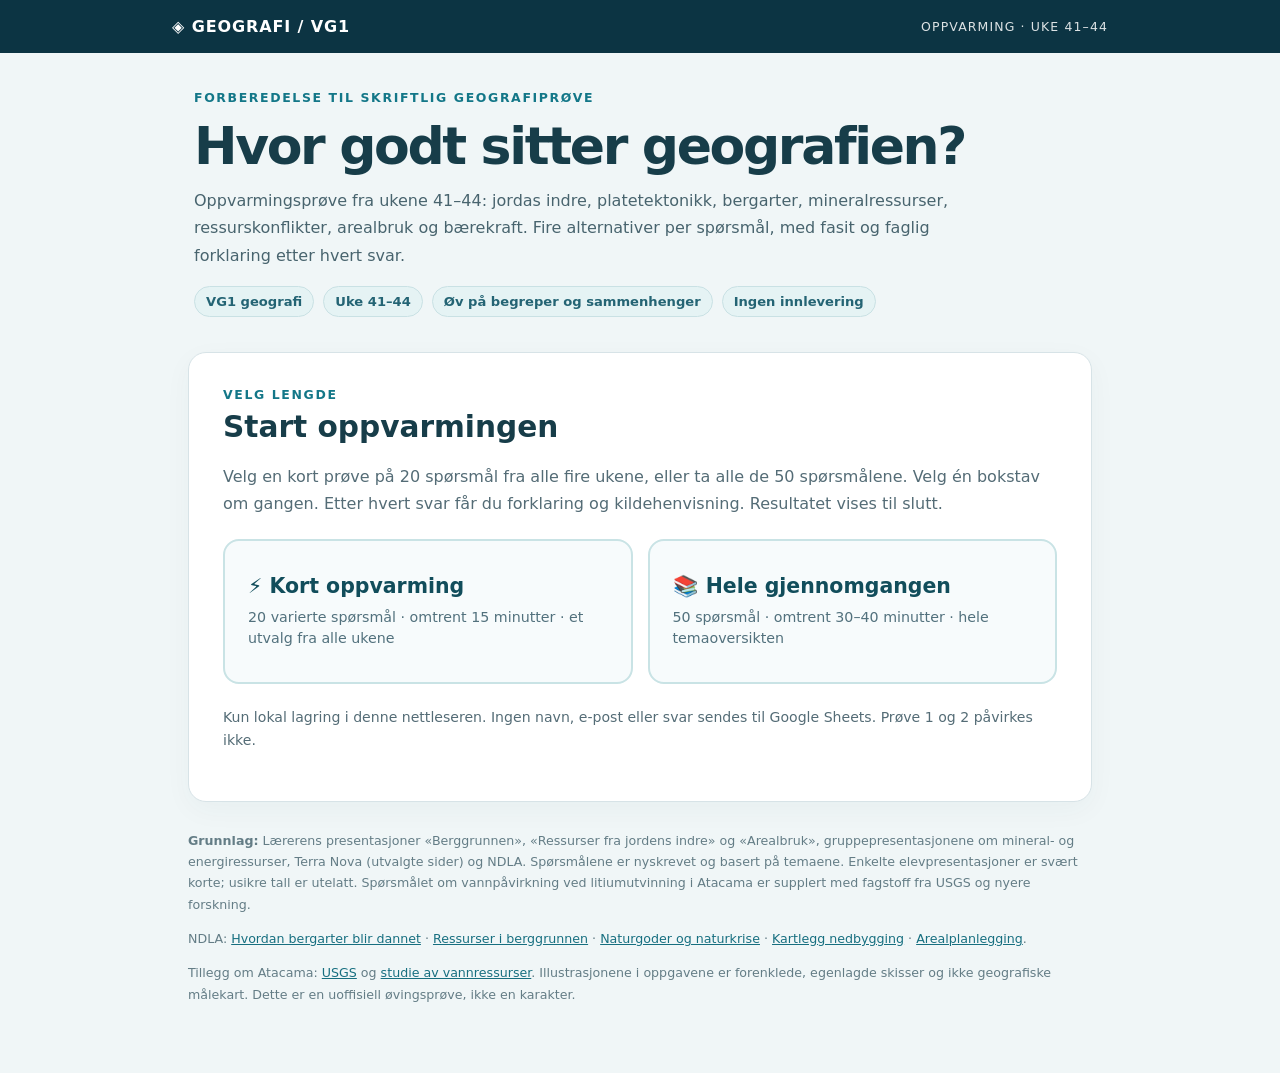
==== oppvarming/index.html @ 27ae6429 "Publiser interaktiv oppvarmingsprøve VG1 uke 41–44 med 50 spørsmål" ====
<!doctype html>
<html lang="no">
<head>
<meta charset="UTF-8">
<meta name="viewport" content="width=device-width, initial-scale=1">
<meta name="theme-color" content="#0c3443">
<title>Geografi VG1 – Oppvarmingsprøve uke 41–44</title>
<style>
:root{color-scheme:light;font-family:Inter,ui-sans-serif,system-ui,-apple-system,BlinkMacSystemFont,"Segoe UI",sans-serif;--ink:#173d49;--muted:#546c76;--teal:#147989;--tealD:#0d5765;--line:#d7e3e7;--good:#156d52;--bad:#984c31;--soft:#eaf5f6;--page:#f0f6f7;--blue:#e8f1ff}
*{box-sizing:border-box}html{scroll-behavior:smooth}body{margin:0;color:var(--ink);background:var(--page);min-height:100vh}
a{color:#117082}a:hover{text-decoration:none}button{font:inherit;cursor:pointer}button:focus-visible,.option:focus-visible{outline:3px solid #ffb750;outline-offset:3px}
header{background:#0c3443;color:#fff}header .inner{max-width:980px;margin:auto;padding:17px 22px;display:flex;justify-content:space-between;gap:16px;flex-wrap:wrap;align-items:center}header a{color:inherit;text-decoration:none;font-weight:900;letter-spacing:.055em}header .right{font-size:.78rem;opacity:.86;letter-spacing:.09em}
main{max-width:940px;padding:28px 18px 55px;margin:auto}.hero{padding:9px 6px 17px}.eyebrow{font-size:.78rem;letter-spacing:.13em;color:#137788;font-weight:850;text-transform:uppercase}.hero h1{font-weight:900;font-size:clamp(2.05rem,5vw,3.25rem);letter-spacing:-.045em;line-height:1.12;margin:12px 0}.hero p{max-width:790px;color:#48646e;line-height:1.7;margin:0 0 10px}.pillrow{display:flex;gap:9px;flex-wrap:wrap;margin-top:17px}.pill{border:1px solid #c9e1e4;color:#246474;background:#e5f3f4;font-size:.82rem;padding:7px 11px;border-radius:30px;font-weight:750}
.card{background:white;border:1px solid var(--line);box-shadow:0 8px 28px #1043560a;border-radius:18px;padding:clamp(20px,4vw,34px);margin:18px 0}.card h2{margin:5px 0 13px;font-size:clamp(1.37rem,3vw,1.85rem);line-height:1.4}.card p{line-height:1.65}.muted{color:var(--muted)}.small{font-size:.88rem}.explain{border-radius:12px;padding:16px 18px;background:#e7f5f0;color:#235d4a;border:1px solid #add5c6}.warning{padding:15px 18px;background:#f2f7f9;border-left:4px solid var(--teal);border-radius:8px;line-height:1.6;color:#48616e}
.modes{display:grid;grid-template-columns:repeat(2,minmax(0,1fr));gap:15px;margin:22px 0}.mode{padding:23px;text-align:left;border:2px solid #c9e3e5;background:#f7fbfc;border-radius:16px;min-height:145px;transition:background .16s,transform .16s,border-color .16s}.mode:hover{background:#e9f6f7;border-color:#2a8a93;transform:translateY(-2px)}.mode strong{display:block;font-size:1.28rem;color:#114d5b;margin-bottom:9px}.mode span{display:block;color:#52717d;line-height:1.5;font-size:.89rem}
.action{display:inline-flex;justify-content:center;align-items:center;border-radius:9px;font-weight:820;border:1px solid #147487;background:#147487;color:#fff;padding:13px 18px;margin-top:11px}.action:hover{background:#0c5f70}.action.alt{color:#16677a;background:#edf6f8;border:1px solid #bfd8de}.action.alt:hover{background:#dceff2}.action:disabled{opacity:.5;cursor:default}.buttonrow{display:flex;gap:10px;flex-wrap:wrap}.buttonrow button{flex-grow:0}
.progress-top{display:flex;justify-content:space-between;align-items:center;gap:12px;flex-wrap:wrap;color:#56747d;font-weight:760;font-size:.83rem}.progress-track{height:9px;border-radius:40px;background:#e3f0f2;overflow:hidden;margin:12px 0 18px}.progress-fill{height:100%;width:0;background:linear-gradient(90deg,#148b8b,#60b499);transition:width .25s}
.tag{font-size:.78rem;color:#187789;font-weight:850;letter-spacing:.08em;text-transform:uppercase}.question{font-size:clamp(1.19rem,2.8vw,1.47rem);line-height:1.52;margin:16px 0 20px;font-weight:800}.options{display:grid;gap:11px;margin-top:18px}.option{width:100%;background:#fff;text-align:left;border:1.5px solid #cddde3;border-radius:13px;padding:15px 16px;display:flex;align-items:flex-start;gap:15px;color:var(--ink);line-height:1.5;transition:.16s}.option:not(:disabled):hover{background:#eff8f9;border-color:#55a5af}.letter{display:flex;justify-content:center;align-items:center;flex:none;width:30px;height:30px;border-radius:9px;background:#e7f1f3;color:#226775;font-weight:900}.option:disabled{cursor:default}.option.correct{background:#e7f6ef;border-color:#57a789}.option.correct .letter{background:#bce8d5;color:#145b42}.option.incorrect{background:#fff0e6;border-color:#d8a27d}.option.incorrect .letter{background:#f4d5c0;color:#924a26}.option.dimmed{opacity:.65}
.feedback{margin-top:20px;border-radius:13px;padding:19px;border:1px solid #b7d5cf;background:#eef8f4}.feedback.bad{background:#fff4e9;border-color:#e6c3a5}.feedback h3{margin:0 0 7px;color:#175b47}.feedback.bad h3{color:#8c4629}.feedback p{margin:7px 0;line-height:1.65}.source{margin-top:17px;font-size:.78rem;color:#667e88}.after{display:flex;justify-content:flex-end;margin-top:14px}.figure{margin:15px 0 20px;border-radius:12px;padding:12px;border:1px solid #d7e3e8;background:#f6fbfc}.figure svg{display:block;width:100%;height:auto;max-width:600px;margin:auto}.figure figcaption{font-size:.77rem;color:#5d7882;text-align:center;margin-top:9px}
.results-big{font-size:clamp(2.9rem,9vw,5.4rem);font-weight:900;color:#17706d;letter-spacing:-.06em;margin:12px 0}.breakdown{display:grid;gap:12px;margin-top:18px}.break-row{display:grid;grid-template-columns:165px 1fr 65px;align-items:center;gap:13px;font-size:.88rem;font-weight:700}.break-bar{height:9px;border-radius:30px;background:#e8f1f3;overflow:hidden}.break-bar div{height:100%;background:#218a91}.review-item{border:1px solid #dce8ec;border-radius:11px;padding:14px;margin:11px 0;background:#f9fcfd}.review-item h4{margin:0 0 9px}.review-item p{margin:5px 0;color:#48636f;font-size:.89rem}.written-prompts{border-top:1px solid #deeaed;margin-top:25px;padding-top:19px}.written-prompts li{margin-bottom:9px;line-height:1.6}.bottom{margin-top:28px;font-size:.79rem;line-height:1.7;color:#647d86}.bottom a{color:#176f80}.hidden,[hidden]{display:none!important}
@media (max-width:650px){main{padding:19px 10px 35px}.hero{padding:5px 8px 10px}.modes{grid-template-columns:1fr}.mode{min-height:110px}.break-row{grid-template-columns:122px 1fr 58px;gap:7px;font-size:.78rem}.buttonrow button{flex:1;min-width:150px}.option{padding:13px 12px}.option .letter{width:27px;height:27px}}
@media print{body{background:white}.hero,header,.no-print,#landing,#quiz-section,.bottom{display:none!important}.card{box-shadow:none;border:0;padding:0}.review-item{break-inside:avoid}main{padding:0}}
</style>
</head>
<body>
<header><div class="inner"><a href="../">◈ GEOGRAFI / VG1</a><span class="right">OPPVARMING · UKE 41–44</span></div></header>
<main>
<section class="hero">
  <div class="eyebrow">Forberedelse til skriftlig geografiprøve</div>
  <h1>Hvor godt sitter geografien?</h1>
  <p>Oppvarmingsprøve fra ukene 41–44: jordas indre, platetektonikk, bergarter, mineralressurser, ressurskonflikter, arealbruk og bærekraft. Fire alternativer per spørsmål, med fasit og faglig forklaring etter hvert svar.</p>
  <div class="pillrow"><span class="pill">VG1 geografi</span><span class="pill">Uke 41–44</span><span class="pill">Øv på begreper og sammenhenger</span><span class="pill">Ingen innlevering</span></div>
</section>
<section id="landing" class="card" aria-label="Velg prøve">
  <div class="eyebrow">Velg lengde</div><h2>Start oppvarmingen</h2>
  <p class="muted">Velg en kort prøve på 20 spørsmål fra alle fire ukene, eller ta alle de 50 spørsmålene. Velg én bokstav om gangen. Etter hvert svar får du forklaring og kildehenvisning. Resultatet vises til slutt.</p>
  <div class="modes">
    <button class="mode" id="start-short" type="button"><strong>⚡ Kort oppvarming</strong><span>20 varierte spørsmål · omtrent 15 minutter · et utvalg fra alle ukene</span></button>
    <button class="mode" id="start-full" type="button"><strong>📚 Hele gjennomgangen</strong><span>50 spørsmål · omtrent 30–40 minutter · hele temaoversikten</span></button>
  </div>
  <div id="resume-wrap" class="hidden">
    <p class="warning">Du har en påbegynt prøve lagret på denne enheten. Du kan fortsette der du slapp, eller starte en ny.</p>
    <div class="buttonrow"><button class="action" id="resume" type="button">Fortsett forrige prøve</button><button class="action alt" id="discard" type="button">Slett den gamle økten</button></div>
  </div>
  <p class="small muted">Kun lokal lagring i denne nettleseren. Ingen navn, e-post eller svar sendes til Google Sheets. Prøve 1 og 2 påvirkes ikke.</p>
</section>
<section id="quiz-section" class="card hidden" aria-live="polite" aria-label="Flervalgsprøve">
  <div class="progress-top"><span id="progress-label">Spørsmål 1 av 20</span><span id="week-label">Uke 41</span></div>
  <div class="progress-track"><div class="progress-fill" id="progress-fill"></div></div>
  <div class="tag" id="question-type"></div>
  <h2 class="question" id="question-text"></h2>
  <div id="figure-host"></div>
  <div class="options" id="options"></div>
  <div class="feedback hidden" id="feedback" role="status"></div>
  <div class="after"><button class="action hidden" id="next-question" type="button">Neste spørsmål</button></div>
</section>
<section id="results" class="card hidden" aria-live="polite" aria-label="Prøveresultat">
 <div class="eyebrow">Oppvarming gjennomført</div>
 <h2>Ditt resultat</h2>
 <div class="results-big" id="result-pct"></div>
 <p id="result-summary"></p>
 <div class="breakdown" id="week-breakdown"></div>
 <h3>Dette bør du se nærmere på</h3>
 <div id="review"></div>
 <div class="written-prompts">
  <h3>Viktig: Den egentlige prøven er skriftlig</h3>
  <p class="muted">Multiple choice er oppvarming. Øv også på å svare med egne ord:</p>
  <ol>
   <li>Forklar forskjellen på spredning, subduksjon og kollisjon mellom kontinenter. Bruk minst to landformer som eksempler.</li>
   <li>Velg én ressurs fra jordas indre, gjerne <strong>Australias jernmalm, kull eller uran</strong>. Forklar dannelse, lokalisering, utvinning, bruk og konsekvenser.</li>
   <li>Drøft en arealbrukskonflikt i Norge eller Sápmi ved å vise til minst to ulike interesser og mulige løsninger.</li>
  </ol>
 </div>
 <div class="buttonrow no-print"><button class="action" id="again-short" type="button">Ny kortprøve</button><button class="action alt" id="again-full" type="button">Ta alle 50</button><button class="action alt" id="print" type="button">Skriv ut resultat</button></div>
</section>
<div class="bottom">
 <p><strong>Grunnlag:</strong> Lærerens presentasjoner «Berggrunnen», «Ressurser fra jordens indre» og «Arealbruk», gruppepresentasjonene om mineral- og energiressurser, Terra Nova (utvalgte sider) og NDLA. Spørsmålene er nyskrevet og basert på temaene. Enkelte elevpresentasjoner er svært korte; usikre tall er utelatt. Spørsmålet om vannpåvirkning ved litiumutvinning i Atacama er supplert med fagstoff fra USGS og nyere forskning.</p>
 <p>NDLA: <a href="https://ndla.no/r/geografi/hvordan-bergarter-blir-dannet/978417980b" target="_blank" rel="noopener">Hvordan bergarter blir dannet</a> · <a href="https://ndla.no/r/geografi/ressurser-i-berggrunnen/837c249839" target="_blank" rel="noopener">Ressurser i berggrunnen</a> · <a href="https://ndla.no/r/geografi/naturgoder-naturforvaltning-og-naturkrise/7dbf97b47e" target="_blank" rel="noopener">Naturgoder og naturkrise</a> · <a href="https://ndla.no/r/geografi/kartlegg-nedbygging-av-natur/54114c2faa" target="_blank" rel="noopener">Kartlegg nedbygging</a> · <a href="https://ndla.no/r/geografi/arealplanlegging-og-arealbruk/c27b956bb3" target="_blank" rel="noopener">Arealplanlegging</a>.</p>
 <p>Tillegg om Atacama: <a href="https://www.usgs.gov/media/before-after/lithium-mining-salar-de-atacama-chile" target="_blank" rel="noopener">USGS</a> og <a href="https://www.nature.com/articles/s43247-025-02130-6" target="_blank" rel="noopener">studie av vannressurser</a>. Illustrasjonene i oppgavene er forenklede, egenlagde skisser og ikke geografiske målekart. Dette er en uoffisiell øvingsprøve, ikke en karakter.</p>
</div>
</main>
<script>
'use strict';
const ALL_QUESTIONS=[{"id":1,"week":41,"q":"Hvilken beskrivelse av jordas kjerne er riktig?","o":["Både indre og ytre kjerne er flytende.","Den indre kjernen er fast, mens den ytre er flytende.","Den indre kjernen består av størknet lava.","Den ytre kjernen er den samme som mantelen."],"a":1,"why":"Jorda har en fast indre kjerne og en flytende ytre kjerne. Utenfor kjernen ligger mantelen og deretter jordskorpa.","source":"Lærerens begrepsliste: Jordas oppbygning","level":"Begrep","fig":null},{"id":2,"week":41,"q":"Hva er forskjellen på litosfæren og astenosfæren?","o":["Litosfæren er den faste ytterdelen; astenosfæren er et mer seigt/deformerbart område i øvre mantel.","Litosfæren er flytende, og astenosfæren er fast indre kjerne.","Litosfæren er bare havbunn, astenosfæren bare kontinenter.","Det er to navn på jordas kjerne."],"a":0,"why":"Litosfæren omfatter jordskorpa og den øverste, stive mantelen. Den ligger over en mer formbar del av den øvre mantelen, astenosfæren.","source":"Jordas oppbygning og platetektonikk, lærerens oversikt","level":"Begrep","fig":null},{"id":3,"week":41,"q":"Hva var Pangea?","o":["En gammel havbunnsplate som sank ned i mantelen.","En vulkan på Island.","Et tidligere superkontinent der store deler av landmassene var samlet.","Et annet navn på jordas mantel."],"a":2,"why":"Pangea var et superkontinent. At kontinentene har flyttet seg over geologisk tid, er en viktig del av forståelsen av kontinentaldrift.","source":"Lærerens begrepsliste: Pangea","level":"Begrep","fig":null},{"id":4,"week":41,"q":"Se på skissen: Hva skjer ved denne plategrensen?","o":["En havbunnsplate synker under en annen plate.","To kontinenter presses sammen til en fjellkjede.","To plater glir sidelengs forbi hverandre.","Platene beveger seg fra hverandre og ny havbunn kan dannes."],"a":3,"why":"Skissen viser en spredningsakse: platene beveger seg bort fra hverandre, og magma størkner til ny havbunn ved midthavsryggen.","source":"Jordas oppbygning og platetektonikk: midthavsrygg","level":"Anvende","fig":"ridge"},{"id":5,"week":41,"q":"Hva er en riftdal?","o":["En dal som bare dannes av elveerosjon.","En nedsenket landform som kan utvikles der kontinental jordskorpe strekkes og sprekker opp.","En dyphavsgrop langs en subduksjonssone.","En dal der to havbunnsplater kolliderer."],"a":1,"why":"Når kontinental jordskorpe strekkes ved en spredningssone, kan blokker synke ned og danne en riftdal.","source":"Jordas oppbygning og platetektonikk: spredningsakser","level":"Forstå","fig":null},{"id":6,"week":41,"q":"Hva kan dannes når en havbunnsplate presses ned under en kontinentalplate?","o":["En dyphavsgrop og en vulkansk fjellkjede på kontinentet.","Bare en midthavsrygg.","En flat, stabil innlandsslette uten vulkaner.","En ny indre kjerne."],"a":0,"why":"Ved hav–kontinent-subduksjon kan havbunnsplaten synke ned, og det kan dannes en dyphavsgrop og vulkaner, som ved Andesfjellene.","source":"Lærerens begrepsliste: kollisjonssoner","level":"Anvende","fig":null},{"id":7,"week":41,"q":"Hvordan kan en vulkansk øybue dannes?","o":["Når en elv lager avsetninger ved kysten.","Når to kontinenter kolliderer uten subduksjon.","Når en havbunnsplate synker under en annen, slik at magma kan danne vulkanøyer.","Når en isbre legger igjen morenemateriale."],"a":2,"why":"Vulkanske øybuer er typiske der én havbunnsplate subduserer under en annen. Hotspots kan også danne vulkanøyer, men det er en annen prosess.","source":"Jordas oppbygning og platetektonikk: vulkanske øybuer","level":"Forstå","fig":null},{"id":8,"week":41,"q":"Hva forklarer best dannelsen av Himalaya?","o":["Spredning mellom to havbunnsplater.","En enkelt hotspot midt i havet.","En tsunami som skyver jordskorpa opp.","Kollisjon mellom kontinentalplater som presser bergarter sammen og hever fjell."],"a":3,"why":"Himalaya er knyttet til at den indiske kontinentalplaten kolliderer med den eurasiske. Dette gir folding, oppskyving og fjellkjededannelse.","source":"Lærerens begrepsliste: fjellkjedefolding","level":"Anvende","fig":null},{"id":9,"week":41,"q":"Hva er en dyphavsgrop vanligvis knyttet til?","o":["En subduksjonssone der en havbunnsplate bøyes ned.","En dal gravd ut av en isbre på land.","Toppen av en midthavsrygg.","Et gammelt elvedelta."],"a":0,"why":"Dyphavsgroper er lange, dype forsenkninger i havbunnen, ofte der en havbunnsplate synker ned i mantelen.","source":"Jordas oppbygning og platetektonikk: dyphavsgrop","level":"Begrep","fig":null},{"id":10,"week":41,"q":"Hvorfor kan Hawaii ha vulkaner selv om øyene ligger langt fra en vanlig plategrense?","o":["Fordi sandsteinen smelter av tidevannet.","Fordi et hotspot kan levere magma fra mantelen under en plate.","Fordi alle øyer dannes av kontinental-kontinental-kollisjoner.","Fordi havbunnsplater alltid er stillestående."],"a":1,"why":"En hotspot er et område med vedvarende magmatisk aktivitet som ikke trenger å ligge ved en plategrense. Hotspot-vulkaner og vulkanske øybuer har derfor forskjellig forklaring.","source":"Lærerens begrepsliste: hotspot","level":"Forstå","fig":null},{"id":11,"week":41,"q":"Hvilken sammenligning mellom skjoldvulkan og stratovulkan er riktig?","o":["Skjoldvulkaner er alltid høyere og brattere enn stratovulkaner.","Stratovulkaner oppstår bare på havbunnen, skjoldvulkaner bare på land.","Skjoldvulkaner er ofte brede med lettflytende lava; stratovulkaner er ofte brattere og kan ha mer eksplosive utbrudd.","Det er to navn på en og samme vulkantype."],"a":2,"why":"Skjoldvulkaner bygges ofte opp av lettflytende lava, mens stratovulkaner kan bygges opp av vekslende lag lava og løsmateriale og ofte har mer tyktflytende magma.","source":"Jordskjelv, vulkaner og tsunami","level":"Forstå","fig":null},{"id":12,"week":41,"q":"Se skissen: Hva er EPISENTERET til et jordskjelv?","o":["Punktet nede i jorda der bruddet starter.","Hele sonen som rister etter et skjelv.","Den nærmeste vulkanen.","Punktet på jordoverflaten rett over skjelvets sentrum (fokus)."],"a":3,"why":"Skjelvets sentrum, eller hyposenter/fokus, ligger under overflaten der bruddet starter. Episenteret er punktet rett over dette på jordoverflaten.","source":"Jordskjelv, vulkaner og tsunami: sentrum og episenter","level":"Anvende","fig":"quake"},{"id":13,"week":41,"q":"Hva brukes momentmagnitudeskalaen til?","o":["Å beskrive størrelsen på jordskjelv ut fra den seismiske hendelsen.","Å måle temperaturen i lava.","Å oppgi hvor mange boliger som ble ødelagt.","Å måle hvor langt en tsunami reiser."],"a":0,"why":"Momentmagnitude (Mw) beskriver jordskjelvets størrelse. En seismograf registrerer rystelser; den er et instrument, ikke en annen magnitudeskala.","source":"Jordskjelv, vulkaner og tsunami","level":"Begrep","fig":null},{"id":14,"week":41,"q":"Hvorfor kan en tsunami bli spesielt farlig ved kysten?","o":["Fordi bølgene slutter å ha energi når de når grunt vann.","Fordi bølgefarten avtar på grunt vann samtidig som bølgehøyden kan øke.","Fordi tsunamier bare dannes inne i fjorder.","Fordi de alltid varsles av et vulkanutbrudd."],"a":1,"why":"Tsunamier kan oppstå når store vannmasser forskyves, ofte ved undersjøiske jordskjelv. Når bølgen går inn på grunt vann, kan den vokse i høyde og skylle langt inn over land.","source":"Jordskjelv, vulkaner og tsunami","level":"Forstå","fig":null},{"id":15,"week":41,"q":"Hva er riktig forskjell på forvitring og erosjon?","o":["Forvitring flytter løsmasser langt av gårde, mens erosjon bare lager små sprekker.","Begrepene betyr akkurat det samme.","Forvitring bryter ned bergarter på stedet; erosjon innebærer nedsliting og borttransport av materiale.","Erosjon kan bare skje under vann."],"a":2,"why":"Forvitring er nedbryting/oppsprekking av bergarter på stedet. Ved erosjon slites materiale løs og transporteres, for eksempel av elver, is og bølger.","source":"Berggrunnen: indre og ytre krefter","level":"Forstå","fig":null},{"id":16,"week":41,"q":"Hvilken bergartstype og dannelse passer sammen?","o":["Marmor – magma som størkner raskt på overflaten.","Sandstein – magma som avkjøles dypt under jorda.","Basalt – leire som presses sammen.","Granitt – magma som størkner sakte dypt i jordskorpa."],"a":3,"why":"Granitt er en magmatisk dypbergart. Langsom avkjøling gjør at mineralene vanligvis får tid til å danne relativt store krystaller.","source":"Berggrunnen; NDLA: Hvordan bergarter blir dannet","level":"Begrep","fig":null},{"id":17,"week":41,"q":"Hva kan bli til sandstein?","o":["Sand som avsettes, presses sammen og sementeres over tid.","Kalkstein som smelter og størkner.","Jernmalm som rustes i luft.","Lava som avkjøles i en sprekk."],"a":0,"why":"Sandstein er en sedimentær bergart dannet av avsatte sandkorn som etter hvert presses sammen og sementeres.","source":"Berggrunnen: sedimentære bergarter; NDLA","level":"Forstå","fig":null},{"id":18,"week":41,"q":"Hva skjer når kalkstein blir omdannet til marmor?","o":["Kalksteinen blir en magmatisk dagbergart.","Kalksteinen påvirkes av varme og/eller trykk og blir en metamorf bergart.","Kalksteinen blir automatisk til sand.","Kalksteinen blir til et grunnstoff."],"a":1,"why":"Marmor er en metamorf bergart dannet ved omdanning av kalkstein eller dolomitt. Bergarten smelter normalt ikke i selve metamorfoseprosessen.","source":"Berggrunnen: metamorfe bergarter; NDLA","level":"Forstå","fig":null},{"id":19,"week":41,"q":"Hva viser bergartenes kretsløp?","o":["At alle bergarter går gjennom en fast rekkefølge én gang.","At sedimentære bergarter aldri kan omdannes.","At bergarter kan endres gjennom blant annet forvitring, avsetning, varme, trykk, smelting og størkning.","At bergarter forsvinner etter akkurat 1000 år."],"a":2,"why":"Bergartenes kretsløp er ikke én obligatorisk sirkel. Ulike bergarter kan følge flere veier mellom magmatiske, sedimentære og metamorfe typer.","source":"Berggrunnen: bergartenes kretsløp; NDLA","level":"Anvende","fig":null},{"id":20,"week":41,"q":"Hvilken rekke viser riktig eksempel på dagbergart, gangbergart og dypbergart?","o":["Marmor – kalkstein – gneis.","Diabas – basalt – konglomerat.","Basalt – diabas – gabbro.","Sandstein – skifer – basalt."],"a":2,"why":"Basalt dannes når lava størkner raskt på eller nær overflaten. Diabas er et eksempel på gangbergart, og gabbro er en dypbergart som størkner langsommere.","source":"Berggrunnen, side 7: dagbergart, gangbergart og dypbergart","level":"Begrep","fig":null},{"id":21,"week":41,"q":"Hvilke fem hoveddeler bruker lærerens oversikt om den norske berggrunnen?","o":["Grunnfjellet, kambrosilur, den kaledonske foldesonen, Oslofeltet og kontinentalsokkelen.","Himalaya, Andesfjellene, Alpene, Atlasfjellene og Ural.","Litosfæren, astenosfæren, ytre kjernen, indre kjernen og atmosfæren.","Kullfeltet, oljefeltet, saltfeltet, sandfeltet og jernfeltet."],"a":0,"why":"Lærerens lysbilder deler norsk berggrunn inn i grunnfjellet, kambrosilur, den kaledonske foldesonen, Oslofeltet og kontinentalsokkelen. Øv også på hvor de ligger og hvordan de ble dannet.","source":"Berggrunnen, side 10–12","level":"Begrep","fig":null},{"id":22,"week":42,"q":"Hva er forholdet mellom mineraler og bergarter?","o":["Mineraler består alltid av hele bergarter.","Bergarter finnes bare i jordas kjerne.","Mineraler og bergarter er helt urelaterte.","Bergarter er bygd opp av ett eller flere mineraler."],"a":3,"why":"Et mineral har bestemte egenskaper og en bestemt kjemisk sammensetning. Bergarter er vanligvis sammensatt av ett eller flere mineraler.","source":"Berggrunnen; NDLA: Hvordan bergarter blir dannet","level":"Begrep","fig":null},{"id":23,"week":42,"q":"Hva kjennetegner en malm?","o":["En bergart som inneholder så mye av et verdifullt stoff at utvinning kan være lønnsom.","Enhver grå stein i naturen.","En bergart som aldri inneholder metaller.","Et metall som er produsert i en fabrikk."],"a":0,"why":"Malm er en bergart eller forekomst med økonomisk interessant innhold av mineraler/metaller. Om en forekomst er drivverdig, avhenger blant annet av konsentrasjon, pris og teknologi.","source":"Terra Nova kap. 6 s. 214–216; NDLA: Ressurser i berggrunnen","level":"Begrep","fig":null},{"id":24,"week":42,"q":"Hva er et riktig eksempel på industrimineraler som utnyttes i Norge?","o":["Petroleum og naturgass.","Kalkstein og olivin, brukt på grunn av egenskapene sine.","Rent gull og sølv brukt som penger.","Bare kull og torv."],"a":1,"why":"NDLA og boka beskriver kalkstein og olivin som viktige industrimineraler. De brukes i industrien på grunn av fysiske eller kjemiske egenskaper.","source":"NDLA: Ressurser i berggrunnen; Terra Nova kap. 6 s. 216","level":"Begrep","fig":null},{"id":25,"week":42,"q":"Hvordan dannes olje og naturgass hovedsakelig?","o":["Ved at jernmalm smelter i vulkaner.","Ved at vann i elver blir til gass.","Organisk materiale begraves i sedimenter og omdannes over millioner av år under økende temperatur.","Ved at marmor forvitrer i sollys."],"a":2,"why":"Olje og naturgass dannes fra organisk materiale i sedimentære avsetninger. Med begravelse, tid og temperatur kan materialet omdannes til petroleum.","source":"NDLA: Hvordan bergarter blir dannet; Terra Nova kap. 6 s. 218","level":"Forstå","fig":null},{"id":26,"week":42,"q":"Hvorfor kan olje og gass bli samlet i en reservoarbergart?","o":["Fordi all olje er tyngre enn vann og alltid synker.","Fordi bergarten er fullstendig tett overalt.","Fordi sandstein alltid er smeltet magma.","Fordi porøse bergarter kan romme petroleum som stenges inne av en tett takbergart."],"a":3,"why":"I en olje- og gassfelle kan petroleum samle seg i porøse og gjennomtrengelige reservoarbergarter, mens en tett takbergart hindrer den i å bevege seg videre oppover.","source":"Terra Nova kap. 6 s. 218–220","level":"Anvende","fig":null},{"id":27,"week":42,"q":"Hvorfor ligger verdifulle mineralforekomster ofte konsentrert på bestemte steder?","o":["Geologiske prosesser som magmatisk aktivitet, varme, væsker og avsetning kan samle mineraler over tid.","Fordi alle mineraler dannes jevnt over hele jorda.","Fordi klimasonene alene bestemmer hvor alle metaller finnes.","Fordi alle metaller kan nydannes i jordsmonnet på én uke."],"a":0,"why":"Mineralforekomster avhenger av geologisk historie. Indre prosesser og enkelte ytre prosesser kan konsentrere mineraler til forekomster som kan utvinnes.","source":"Berggrunnen; Ressurser fra jordens indre – 1C","level":"Forstå","fig":null},{"id":28,"week":42,"q":"Hva er riktig om sjeldne jordarter og det grønne skiftet?","o":["De er fornybare fordi de brukes i vindmøller.","De er metaller som kan være viktige i moderne teknologi, men selve forekomstene er ikke-fornybare.","De er en type jord som bare finnes i grøntområder.","De finnes bare i Norge."],"a":1,"why":"Sjeldne jordarter er en gruppe metalliske grunnstoffer. De kan brukes i blant annet magneter og avansert teknologi, men de geologiske forekomstene er ikke-fornybare.","source":"Fensfeltet; sjeldne jordarter på Grønland; NDLA: Ressurser i berggrunnen","level":"Forstå","fig":null},{"id":29,"week":42,"q":"Hva er forskjellen på grus og pukk?","o":["Grus består alltid av lava, pukk alltid av kalkstein.","Grus og pukk er navn på den samme bergarten.","Grus er naturlig løsmateriale; pukk er stein som er knust mekanisk.","Pukk er finere enn leire."],"a":2,"why":"Grus er løsmateriale med naturlig forekommende kornstørrelser, mens pukk vanligvis produseres ved å knuse fast fjell eller større steiner.","source":"Terra Nova kap. 6 s. 217–218; NDLA: Ressurser i berggrunnen","level":"Begrep","fig":null},{"id":30,"week":42,"q":"Hva viser best en faglig drøfting av en ny gruve?","o":["Bare hvor mye penger eieren vil tjene.","Bare hvorfor naturen ikke bør røres.","Bare at moderne teknologi alltid er bærekraftig.","Både ressursens nytte, geologi og utvinning samt økonomiske, miljømessige og sosiale konsekvenser."],"a":3,"why":"Lærerens oppgave om ressurser fra jordas indre ber om dannelse, lokalisering, utvinning, bruk og konsekvenser. En drøfting veier ulike interesser og hensyn mot hverandre.","source":"Ressurser fra jordens indre – 1C, oppgavebeskrivelse","level":"Drøfte","fig":null},{"id":31,"week":43,"q":"Hvilken ressurskombinasjon passer til Vest-Australia i gruppas presentasjon?","o":["Store forekomster av jernmalm og gull i gammel berggrunn.","Bare olje fra unge havbunnssedimenter.","Hovedsakelig marmor fra Alpene.","Kobolt fra det sentralafrikanske kobberbeltet."],"a":0,"why":"Australiapresentasjonen peker på stor mineralrikdom i gammel berggrunn i Vest-Australia, blant annet jernmalm og gull.","source":"Australia – presentasjon, side 3 og 6","level":"Anvende","fig":null},{"id":32,"week":43,"q":"Hvordan kan kullforekomster i Australia ha blitt dannet?","o":["Ved at vind bryter ned granitt og lager kullkorn.","Planterester samles, begraves og omdannes over lang tid av trykk og temperatur.","Ved at sjøvann fryser til stein.","Ved at vulkansk aske blir til ren kobbermalm."],"a":1,"why":"Kull kan dannes fra organisk plantemateriale som ble avsatt i våte miljøer og senere begravd og omdannet. Presentasjonen nevner Queensland og New South Wales.","source":"Australia – presentasjon, side 4 og 6","level":"Forstå","fig":null},{"id":33,"week":43,"q":"Hva kan uran som utvinnes i Australia brukes til?","o":["Å erstatte alle bergarter med marmor.","Bare som naturlig gjødsel.","Som brensel i kjernekraftverk etter bearbeiding.","Som energikilde som fornyes i løpet av et år."],"a":2,"why":"Australiapresentasjonen beskriver uran som et råstoff som kan utvinnes og bearbeides til brensel for kjernekraft. Uran er ikke-fornybart.","source":"Australia – presentasjon, side 7–8","level":"Begrep","fig":null},{"id":34,"week":43,"q":"Hva gjør Fensfeltet i Telemark interessant for mineralutvinning?","o":["Området inneholder store aktive havbunnsvulkaner med olje.","Feltet består utelukkende av dyrkbar matjord.","Feltet har bare naturlig forekommende havsalt.","Det har en særpreget karbonatittisk geologi med forekomster av sjeldne jordarter."],"a":3,"why":"Fensfeltet er kjent for bergarter knyttet til en gammel karbonatittisk vulkansk/intrusiv prosess og potensielt verdifulle forekomster av sjeldne jordarter.","source":"Fensfeltet, side 2–5","level":"Forstå","fig":null},{"id":35,"week":43,"q":"Hva er et viktig problem knyttet til koboltutvinning i DR Kongo?","o":["Krevende arbeidsforhold, helserisiko og mulige brudd på arbeidstakerrettigheter.","At kobolt ikke kan brukes i teknologi.","At det bare finnes kobolt i Europa.","At kobolt er en fornybar ressurs."],"a":0,"why":"Elevpresentasjonen belyser sosiale og helsemessige risikoer i deler av koboltutvinningen. Kobolt brukes blant annet i batteriteknologi. Unngå å pugge usikre prosentsatser fra presentasjonen.","source":"DR Kongo – kobolt, side 2–4","level":"Drøfte","fig":null},{"id":36,"week":43,"q":"Hva er en sentral ressurskonflikt ved litiumutvinning i Atacamaørkenen i Chile?","o":["At det er for mye nedbør i ørkenen.","Behov for litium til batterier kan komme i konflikt med vannressurser og lokale økosystemer.","At litium oppstår på nytt hver måned.","At all litiumutvinning skjer ved fiske."],"a":1,"why":"Atacama er svært tørt. Utvinning av litium fra saltlaker kan påvirke vannbalanse og økosystemer, og kan skape interessekonflikter. Lærerens materiale nevner Atacama som ressurskonflikt.","source":"Ressurser, ressurskonflikt og bærekraft; Litium i Atacama (begrenset elevtekst). Supplert med USGS og forskning om vannbalansen.","level":"Drøfte","fig":null},{"id":37,"week":43,"q":"Hvilken miljøfare er særlig knyttet til ulovlig gullutvinning i peruansk Amazonas?","o":["At gullet blir til plast under utvinning.","At gull forekommer bare i havbunnen.","Kvikksølvforurensning fra gullutvinning kan skade elver, dyr og mennesker.","At regnskogen automatisk vokser raskere ved gruvedrift."],"a":2,"why":"Elevpresentasjonen beskriver at kvikksølv brukes for å skille ut gull, og at utslipp kan skade miljø og helse.","source":"Ulovlig gull i Amazonas – Peru, side 4–7","level":"Anvende","fig":null},{"id":38,"week":43,"q":"Hvorfor er sjeldne jordarter på Grønland politisk og økonomisk interessante?","o":["Fordi de allerede er ferdig bearbeidet til alle batterier.","Fordi de bare kan brukes til brensel i båter.","Fordi de er fornybare, slik som solenergi.","Fordi de kan brukes i avansert teknologi og flere land ønsker tilgang til slike mineralressurser."],"a":3,"why":"Elevpresentasjonen beskriver stor internasjonal interesse, blant annet fordi sjeldne jordarter brukes i teknologi og magneter. Mulig utvinning kan skape lokale miljø- og interessekonflikter.","source":"Sjeldne jordarter på Grønland, side 3–6","level":"Drøfte","fig":null},{"id":39,"week":43,"q":"Hva har olje i Venezuela og naturgass i Russland til felles?","o":["Begge er ikke-fornybare fossile ressurser knyttet til organisk materiale og sedimentære geologiske miljøer.","Begge er metaller dannet av magmakrystaller.","Begge fornyes av tidevannet hvert år.","Begge kan utvinnes uten naturinngrep eller klimagassutslipp."],"a":0,"why":"Olje og naturgass er fossile ressurser dannet over geologisk tid fra organisk materiale. Gruppedokumentene peker også på økonomiske og miljømessige konsekvenser.","source":"Olje i Venezuela; Russland – naturgass","level":"Forstå","fig":null},{"id":40,"week":43,"q":"Hvilken disposisjon passer best når Emilie skal drøfte Australias mineralressurser skriftlig?","o":["Bare navngi alle australske stater.","Forklar ressurs, geologisk dannelse og lokalisering, utvinning, bruksområde og fordeler/ulemper for samfunn og miljø.","Bare fortell at landet eksporterer mye mineraler.","Bare drøft landets forhold til Storbritannia."],"a":1,"why":"Dette følger lærerens eksplisitte fordypningsoppgave. For Australia kan Emilie bruke for eksempel jernmalm, kull eller uran og vise både geologi og konsekvenser.","source":"Ressurser fra jordens indre – 1C; Australia – presentasjon","level":"Drøfte","fig":null},{"id":41,"week":44,"q":"Hvilket av alternativene er en betinget fornybar ressurs?","o":["Gullforekomster i en gruve.","Naturgass i en kildebergart.","En fiskebestand som kan fornye seg hvis fisket reguleres.","Uran i berggrunnen."],"a":2,"why":"Fiskebestander kan fornyes gjennom reproduksjon, men overfiske eller forurensning kan skade bestanden. Metaller og fossilt brensel er ikke-fornybare.","source":"Terra Nova kap. 6 s. 196–197; Ressurser, ressurskonflikt og bærekraft","level":"Begrep","fig":null},{"id":42,"week":44,"q":"En by har tilgang på vann, men vannet er for forurenset til å drikkes. Hva viser dette?","o":["At vann alltid er ikke-fornybart.","At vann automatisk blir til olje.","At alle vannressurser er eid av staten.","Ressursknapphet som skyldes dårlig kvalitet på ressursen."],"a":3,"why":"Ressursknapphet kan skyldes at en ressurs er utilgjengelig eller har for dårlig kvalitet, selv om den fysisk finnes.","source":"Terra Nova kap. 6 s. 198–199; Ressurser, ressurskonflikt og bærekraft","level":"Anvende","fig":null},{"id":43,"week":44,"q":"Hva betyr «allmenningens tragedie»?","o":["At mange kan overutnytte en fellesressurs når hver enkelt forsøker å få størst mulig nytte.","At alle fellesressurser nødvendigvis må privatiseres.","At naturressurser aldri kan reguleres.","At havet ikke inneholder noen ressurser."],"a":0,"why":"Fellesressurser som fisk kan bli overutnyttet dersom ingen tar ansvar for samlet uttak. Kvoteordninger og samarbeid kan forebygge problemet.","source":"Terra Nova kap. 6 s. 197; Ressurser, ressurskonflikt og bærekraft","level":"Forstå","fig":null},{"id":44,"week":44,"q":"Hvilken situasjon er tydeligst en arealbrukskonflikt?","o":["En elev velger mellom to ulike skolefag.","En kommune vil bygge en vindpark i et område brukt til reindrift og friluftsliv.","Et mineral får ny kjemisk formel.","En kalkstein blir til marmor gjennom metamorfose."],"a":1,"why":"Arealbrukskonflikter oppstår når ulike grupper ønsker å bruke samme område på måter som er vanskelige å kombinere.","source":"Arealbruk; NDLA: Arealplanlegging og arealbruk","level":"Anvende","fig":null},{"id":45,"week":44,"q":"Hva er et eksempel på et naturgode/økosystemtjeneste?","o":["Bare metaller i en butikk.","Kun ferdige elektriske produkter.","Pollinering av planter, flomdemping og muligheter for friluftsliv.","Bare penger fra gruveeksport."],"a":2,"why":"Naturgoder er mer enn ressurser vi henter direkte ut. NDLA bruker blant annet pollinering, flomdemping og naturopplevelser som eksempler.","source":"NDLA: Naturgoder, naturforvaltning og naturkrise","level":"Begrep","fig":null},{"id":46,"week":44,"q":"Hvem har hovedansvaret for langsiktig arealplanlegging i norske kommuner?","o":["Bare private gruveselskaper.","Alle grunneiere hver for seg uten felles plan.","Bare FN og UNESCO.","Kommunen, gjennom blant annet kommuneplanens arealdel og reguleringsplaner."],"a":3,"why":"Arealplanlegging skal avveie samfunnsnytte, boligbehov, naturverdier, næring og risiko. Kommunen lager planer, og politikerne vedtar dem.","source":"Arealbruk; NDLA: Arealplanlegging og arealbruk","level":"Begrep","fig":null},{"id":47,"week":44,"q":"Hva menes med «fortetting» og bruk av «grå arealer»?","o":["Å utnytte allerede utbygde eller påvirkede arealer bedre framfor å bygge ned urørt natur.","Å bygge boliger i alle myrområder.","Å hindre all videre byutvikling.","Å flytte alle veier inn i verneområder."],"a":0,"why":"Fortetting og gjenbruk av grå arealer kan redusere behovet for å bygge ned ny natur, selv om prosjektene også må vurderes lokalt.","source":"Arealbruk, side 5; NDLA: Arealplanlegging og arealbruk","level":"Anvende","fig":null},{"id":48,"week":44,"q":"Hva er hovedideen bak arealnøytralitet?","o":["Å gjøre alle naturområder om til parkeringsplasser.","Å forsøke å unngå netto tap av naturarealer, blant annet gjennom å begrense nedbygging og restaurere natur.","Å fordele alle arealer likt mellom alle kommuner.","Å fjerne kommunale arealplaner."],"a":1,"why":"Arealnøytralitet er et mål om at ny natur som bygges ned, skal begrenses eller kompenseres med reell restaurering av natur, slik at netto tap av naturareal unngås.","source":"Arealbruk, side 5; NDLA: Arealplanlegging og arealbruk","level":"Forstå","fig":null},{"id":49,"week":44,"q":"Hva bør en drøfting av arealbruk i Sápmi særlig ta hensyn til?","o":["Bare turistnæringens inntekter.","Bare hvor raskt en vei kan bygges.","Samiske rettigheter og kultur, reindrift, naturverdier og samfunnets øvrige behov.","At alle brukere alltid er enige om arealet."],"a":2,"why":"I Sápmi kan utbygging og annen bruk komme i konflikt med reindrift, kultur og rettigheter. En drøfting viser ulike interesser og vurderer konsekvenser.","source":"Terra Nova kap. 6 s. 203–205; lærerens kompetansemål","level":"Drøfte","fig":null},{"id":50,"week":44,"q":"Et kart viser at en skogteig er erstattet av vei og lagerbygg. Hva er den beste geografiske vurderingen?","o":["At skogen automatisk får større naturmangfold.","At området dermed blir helt uten økonomisk verdi.","At man ikke kan trekke noen slutninger av endret arealbruk.","At kartet viser nedbygging, og at både samfunnsnytte, naturtap og alternative arealer bør vurderes."],"a":3,"why":"For å bruke kart faglig må man observere endringen og deretter vurdere hvorfor den skjedde, hvem den gagner, og hvilke naturverdier eller andre interesser som påvirkes.","source":"Arealbruk: mini-feltarbeid og kartlegging; NDLA: Kartlegg nedbygging av natur","level":"Drøfte","fig":"landuse"}];
const STORAGE='geo-vg1-oppvarming-uke41-44-v1';
const $=id=>document.getElementById(id);
let state=null;
const figures={
 ridge:`<figure class="figure"><svg viewBox="0 0 580 245" role="img" aria-label="Skisse med to havbunnsplater som beveger seg bort fra midten. Magma stiger opp og danner en forhøyning i havbunnen."><rect width="580" height="245" rx="12" fill="#eaf7fb"/><rect x="0" y="25" width="580" height="67" fill="#b2dfe9"/><text x="20" y="57" font-size="16" fill="#245c6e">Hav</text><path d="M0 155 H170 L222 133 L259 95 L290 132 L321 95 L355 133 L410 155 H580 V225 H0Z" fill="#647a85"/><path d="M290 210 L290 136 L268 124 L290 99 L312 124 L290 136" fill="#e9a366"/><path d="M280 192 l10 -42 l10 42" fill="none" stroke="#ffcf7c" stroke-width="9" stroke-linejoin="round"/><path d="M150 120 l-70 0 m0 0 l18 -10 m-18 10 l18 10" stroke="#146d92" fill="none" stroke-width="7" stroke-linecap="round"/><path d="M430 120 l70 0 m0 0 l-18 -10 m18 10 l-18 10" stroke="#146d92" fill="none" stroke-width="7" stroke-linecap="round"/><text x="215" y="32" fill="#17536b" font-size="15">Bevegelsesretning</text><text x="226" y="237" fill="#fff" font-size="14">Magma stiger opp</text></svg><figcaption>Forenklet skisse – ikke i målestokk.</figcaption></figure>`,
 quake:`<figure class="figure"><svg viewBox="0 0 580 250" role="img" aria-label="Skisse av jordlag: en rød prikk ligger på overflaten rett over en gul prikk i dypet. En stiplet linje knytter dem sammen."><rect width="580" height="250" rx="12" fill="#eaf5f8"/><path d="M0 80 Q95 75 195 80 T390 81 T580 78 V250 H0Z" fill="#bf9b77"/><path d="M0 115 Q105 108 200 118 T400 113 T580 119" stroke="#8b704e" stroke-width="3" fill="none"/><path d="M0 178 Q90 182 210 174 T580 180" stroke="#9a8066" stroke-width="3" fill="none"/><circle cx="306" cy="79" r="9" fill="#bd443e" stroke="#fff" stroke-width="3"/><circle cx="306" cy="187" r="10" fill="#fbd171" stroke="#695238" stroke-width="3"/><path d="M306 91 V174" stroke="#28465a" stroke-width="3" stroke-dasharray="6 5"/><path d="M306 187 L369 161 L399 183 L443 158" stroke="#734f41" stroke-width="5" fill="none"/><text x="326" y="70" fill="#884035" font-size="16">Punkt A</text><text x="321" y="210" fill="#493a30" font-size="16">Punkt B</text><text x="28" y="55" fill="#427082" font-size="16">Jordoverflate</text></svg><figcaption>Forenklet snitt av bakken. Punkt A er på overflaten, rett over skjelvets sentrum.</figcaption></figure>`,
 landuse:`<figure class="figure"><svg viewBox="0 0 580 235" role="img" aria-label="To skjematiske kart: tidligere grønt skogområde til venstre og senere skog redusert av vei og lagerbygg til høyre."><rect width="580" height="235" rx="12" fill="#f3f8f8"/><text x="118" y="30" font-size="17" font-weight="700" fill="#295263">FØR</text><text x="389" y="30" font-size="17" font-weight="700" fill="#295263">ETTER</text><rect x="26" y="44" width="232" height="162" rx="10" fill="#9ec89a"/><rect x="322" y="44" width="232" height="162" rx="10" fill="#a5c399"/><g fill="#3b8a5d"><circle cx="67" cy="82" r="23"/><circle cx="123" cy="150" r="25"/><circle cx="206" cy="89" r="28"/><circle cx="199" cy="165" r="16"/><circle cx="355" cy="79" r="16"/><circle cx="376" cy="160" r="19"/><circle cx="517" cy="158" r="20"/></g><path d="M321 120 H553" stroke="#737f87" stroke-width="34"/><path d="M321 120 H553" stroke="#fff" stroke-width="2" stroke-dasharray="14 12"/><rect x="430" y="57" width="93" height="47" rx="4" fill="#687984"/><rect x="441" y="65" width="73" height="10" fill="#afc6cf"/><path d="M267 124 h42" stroke="#236b82" stroke-width="5"/><path d="M301 117 l9 7 l-9 7" stroke="#236b82" stroke-width="5" fill="none"/></svg><figcaption>Skjematisk arealkart: grønn = skog/natur, grå = vei og bygg. Ikke faktiske kartdata.</figcaption></figure>`
};
function shuffle(array){const a=[...array];for(let i=a.length-1;i>0;i--){const j=Math.floor(Math.random()*(i+1));[a[i],a[j]]=[a[j],a[i]];}return a;}
function newState(mode){
 const wanted=mode==='short'?{41:6,42:4,43:5,44:5}:{41:21,42:9,43:10,44:10};
 const ids=[];for(const w of [41,42,43,44])ids.push(...shuffle(ALL_QUESTIONS.filter(q=>q.week===w)).slice(0,wanted[w]).map(q=>q.id));
 return {mode,ids,index:0,answers:{},stage:'quiz'};
}
function save(){try{localStorage.setItem(STORAGE,JSON.stringify(state));}catch{}}
function clear(){try{localStorage.removeItem(STORAGE);}catch{}}
function start(mode){state=newState(mode);save();showQuiz();}
function getCurrent(){return ALL_QUESTIONS.find(q=>q.id===state.ids[state.index]);}
function displayOption(q,i,answer){const btn=document.createElement('button');btn.className='option';btn.type='button';const letter=document.createElement('span');letter.className='letter';letter.textContent='ABCD'[i];const text=document.createElement('span');text.textContent=q.o[i];btn.append(letter,text);if(answer!==undefined){btn.disabled=true;btn.classList.add(i===q.a?'correct':i===answer?'incorrect':'dimmed');}else btn.addEventListener('click',()=>choose(i));return btn;}
function renderQuestion(){
 const q=getCurrent(),answer=state.answers[q.id];$('progress-label').textContent='Spørsmål '+(state.index+1)+' av '+state.ids.length;
 $('week-label').textContent='Uke '+q.week;$('progress-fill').style.width=(state.index/state.ids.length*100)+'%';$('question-type').textContent=q.level+' · uke '+q.week;
 $('question-text').textContent=q.q;$('figure-host').innerHTML=q.fig?(figures[q.fig]||''):'';
 const host=$('options');host.innerHTML='';q.o.forEach((opt,i)=>host.append(displayOption(q,i,answer)));
 $('feedback').className='feedback hidden';$('feedback').replaceChildren();$('next-question').classList.add('hidden');
 if(answer!==undefined){const right=answer===q.a;const h=document.createElement('h3');h.textContent=right?'Riktig!':'Ikke helt – her er forklaringen';const p=document.createElement('p');p.textContent=q.why;const correct=document.createElement('p');correct.innerHTML='<strong>Riktig svar: '+ 'ABCD'[q.a] +'</strong> – ';correct.append(document.createTextNode(q.o[q.a]));const source=document.createElement('div');source.className='source';source.textContent='Kildegrunnlag: '+q.source;$('feedback').append(h,correct,p,source);$('feedback').classList.remove('hidden');if(!right)$('feedback').classList.add('bad');const next=$('next-question');next.textContent=state.index===state.ids.length-1?'Se resultatet':'Neste spørsmål';next.classList.remove('hidden');}
}
function choose(i){const q=getCurrent();if(state.answers[q.id]!==undefined)return;state.answers[q.id]=i;save();renderQuestion();$('feedback').scrollIntoView({block:'nearest',behavior:'smooth'});}
function showQuiz(){ $('landing').classList.add('hidden');$('results').classList.add('hidden');$('quiz-section').classList.remove('hidden');renderQuestion();window.scrollTo({top:0,behavior:'smooth'});}
function result(){
 state.stage='done';save();$('quiz-section').classList.add('hidden');$('landing').classList.add('hidden');$('results').classList.remove('hidden');
 const rows=state.ids.map(id=>{const q=ALL_QUESTIONS.find(x=>x.id===id);return {...q,correct:state.answers[id]===q.a,answer:state.answers[id]};});const ok=rows.filter(r=>r.correct).length,all=rows.length,pct=Math.round(ok/all*100);
 $('result-pct').textContent=pct+' %';$('result-summary').textContent=ok+' riktige av '+all+'. '+(pct>=85?'Du har et sterkt grunnlag. Øv også på å forklare med egne ord.':pct>=60?'God start. Se på forklaringene nedenfor og øv på sammenhengene.':'Bruk forklaringene aktivt. Ta gjerne en ny kortprøve etter litt repetisjon.');
 const wk=$('week-breakdown');wk.innerHTML='';for(const w of [41,42,43,44]){const subset=rows.filter(r=>r.week===w),n=subset.filter(r=>r.correct).length,v=Math.round(n/subset.length*100);const wrap=document.createElement('div');wrap.className='break-row';const name=document.createElement('span');name.textContent='Uke '+w+' · '+n+'/'+subset.length;const bar=document.createElement('div');bar.className='break-bar';const fill=document.createElement('div');fill.style.width=v+'%';bar.append(fill);const perc=document.createElement('span');perc.textContent=v+' %';wrap.append(name,bar,perc);wk.append(wrap);}
 const review=$('review');review.innerHTML='';const wrong=rows.filter(q=>!q.correct);if(!wrong.length){const p=document.createElement('p');p.className='explain';p.textContent='Alt riktig! Du har kontroll på denne flervalgsprøven. Neste steg er å forklare og drøfte med egne ord.';review.append(p);}else{for(const q of wrong){const wrap=document.createElement('article');wrap.className='review-item';const head=document.createElement('h4');head.textContent='Uke '+q.week+': '+q.q;const your=document.createElement('p');your.textContent='Du valgte: '+(q.o[q.answer]||'Ikke besvart');const correct=document.createElement('p');correct.textContent='Riktig: '+q.o[q.a];const why=document.createElement('p');why.textContent=q.why;wrap.append(head,your,correct,why);review.append(wrap);}}
 window.scrollTo({top:0,behavior:'smooth'});
}
function restore(){let o;try{o=JSON.parse(localStorage.getItem(STORAGE)||'null');}catch{return null;}if(!o||!Array.isArray(o.ids)||!o.ids.length||!o.answers||!['quiz','done'].includes(o.stage)||!o.ids.every(id=>ALL_QUESTIONS.some(q=>q.id===id)))return null;return o;}
$('start-short').onclick=()=>start('short');$('start-full').onclick=()=>start('full');$('again-short').onclick=()=>{clear();start('short');};$('again-full').onclick=()=>{clear();start('full');};$('print').onclick=()=>window.print();
$('next-question').onclick=()=>{if(!state)return;const q=getCurrent();if(state.answers[q.id]===undefined)return;if(state.index===state.ids.length-1){result();}else{state.index++;save();renderQuestion();$('quiz-section').scrollIntoView({block:'start',behavior:'smooth'});}};
const prev=restore();if(prev){$('resume-wrap').classList.remove('hidden');$('resume').onclick=()=>{state=prev;state.stage==='done'?result():showQuiz();};$('discard').onclick=()=>{if(window.confirm('Slette den lokalt lagrede oppvarmingsprøven? Dette påvirker ikke andre prøver.')){clear();$('resume-wrap').classList.add('hidden');}};}
</script>
</body>
</html>
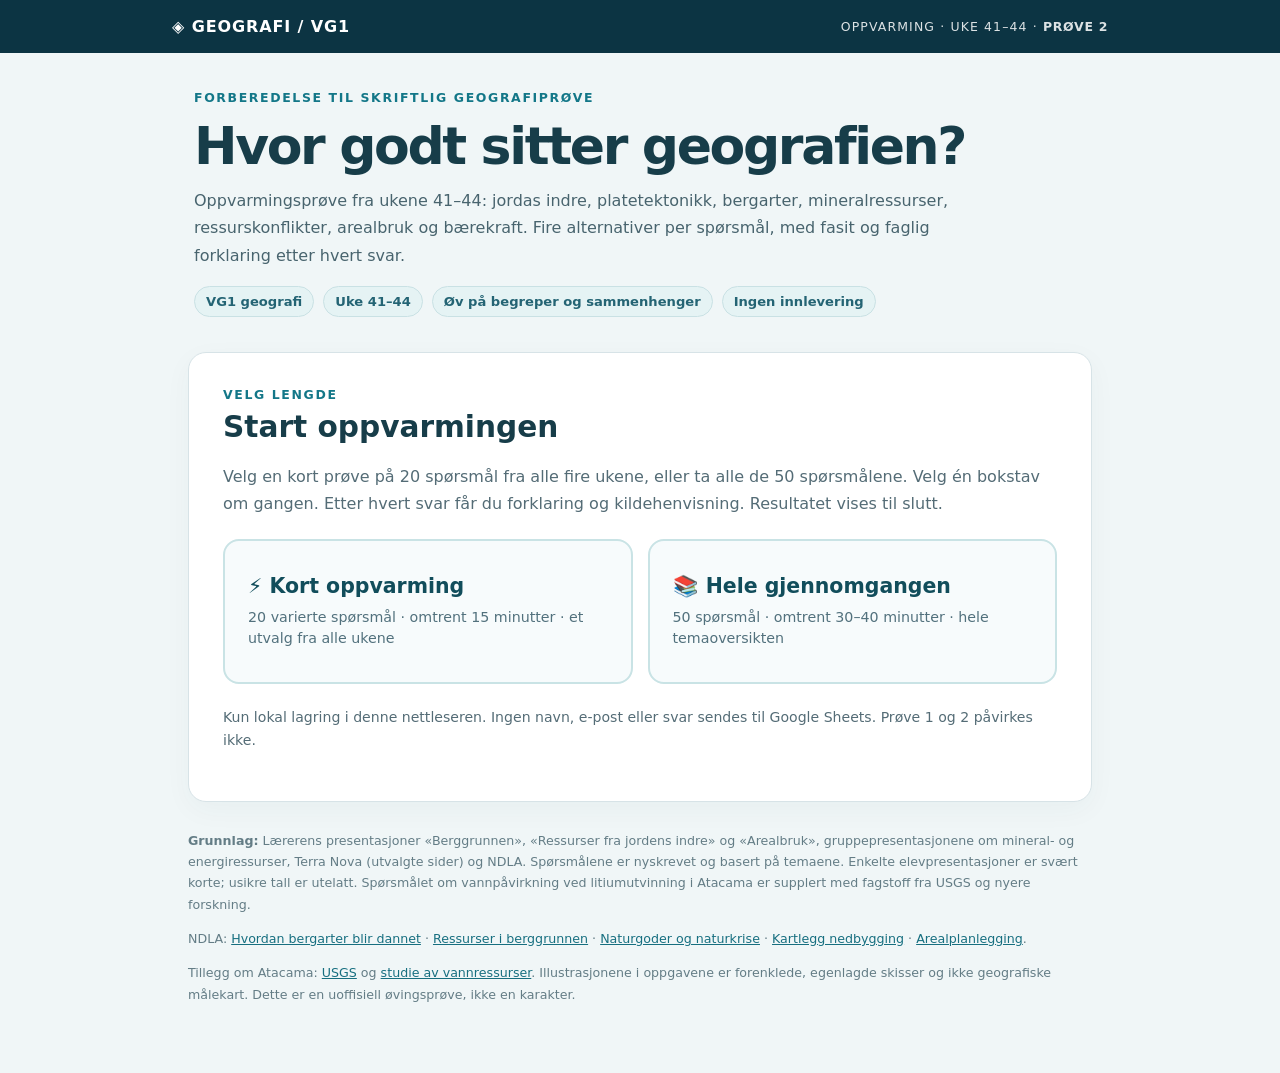
==== commit 629ce546: "Lenk fra oppvarmingsprøven tilbake til prøve 2" ====
--- a/oppvarming/index.html
+++ b/oppvarming/index.html
@@ -23,7 +23,7 @@
 </style>
 </head>
 <body>
-<header><div class="inner"><a href="../">◈ GEOGRAFI / VG1</a><span class="right">OPPVARMING · UKE 41–44</span></div></header>
+<header><div class="inner"><a href="../">◈ GEOGRAFI / VG1</a><span class="right">OPPVARMING · UKE 41–44 · <a href="../prove2/">PRØVE 2</a></span></div></header>
 <main>
 <section class="hero">
   <div class="eyebrow">Forberedelse til skriftlig geografiprøve</div>
